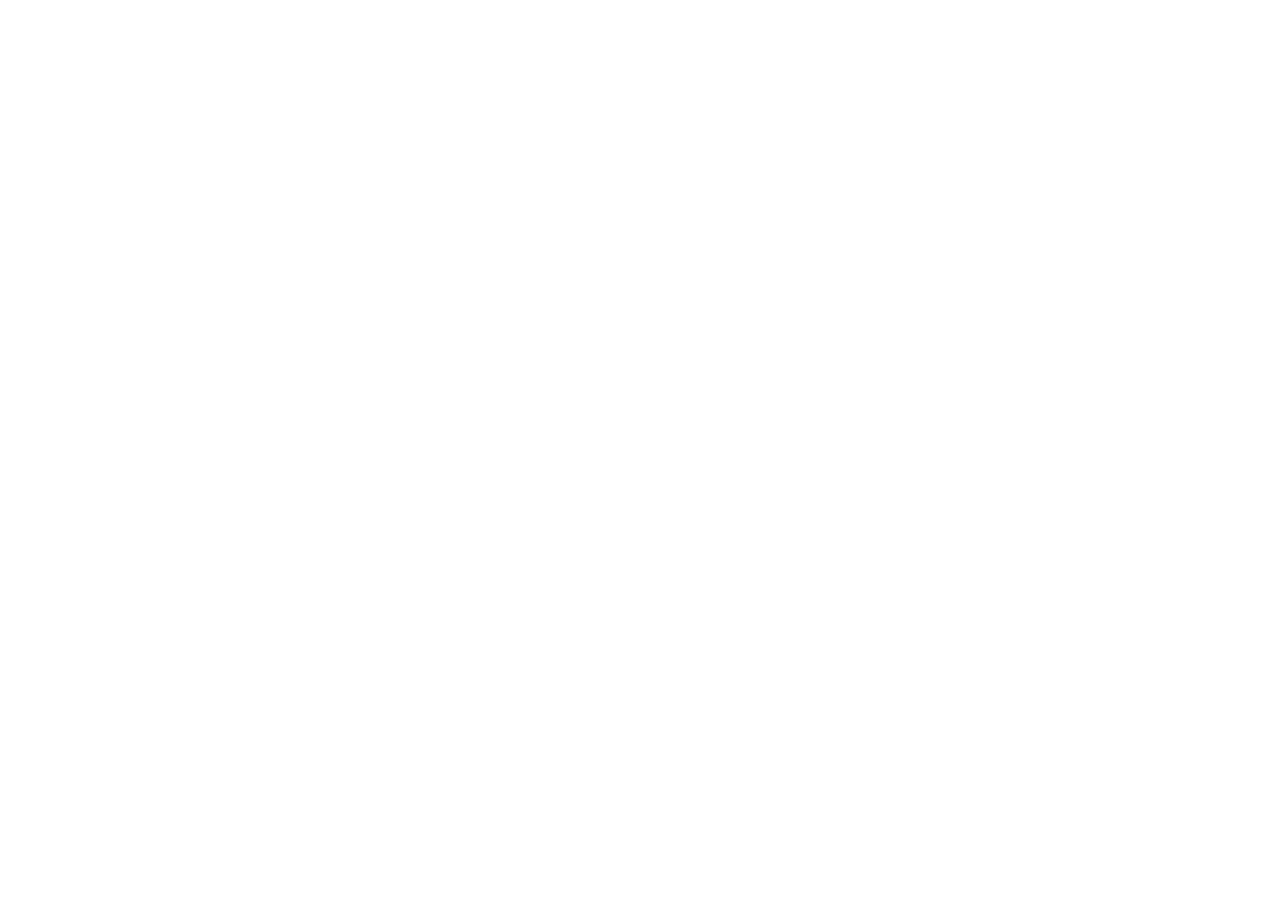
==== app.html @ e1ab1d4a "inserindo os arquivos de imagem, configurando o ajuste de janela do app do jogo" ====
<!DOCTYPE html>
<html lang="en">
<head>
    <meta charset="UTF-8">
    <meta name="viewport" content="width=device-width, initial-scale=1.0">
    <title>Mata Mosquito</title>
    <!--script-->
    <script src="jogo.js"></script>
</head>
<body onresize="ajustaTamPalcoJogo()">
    
</body>
</html>
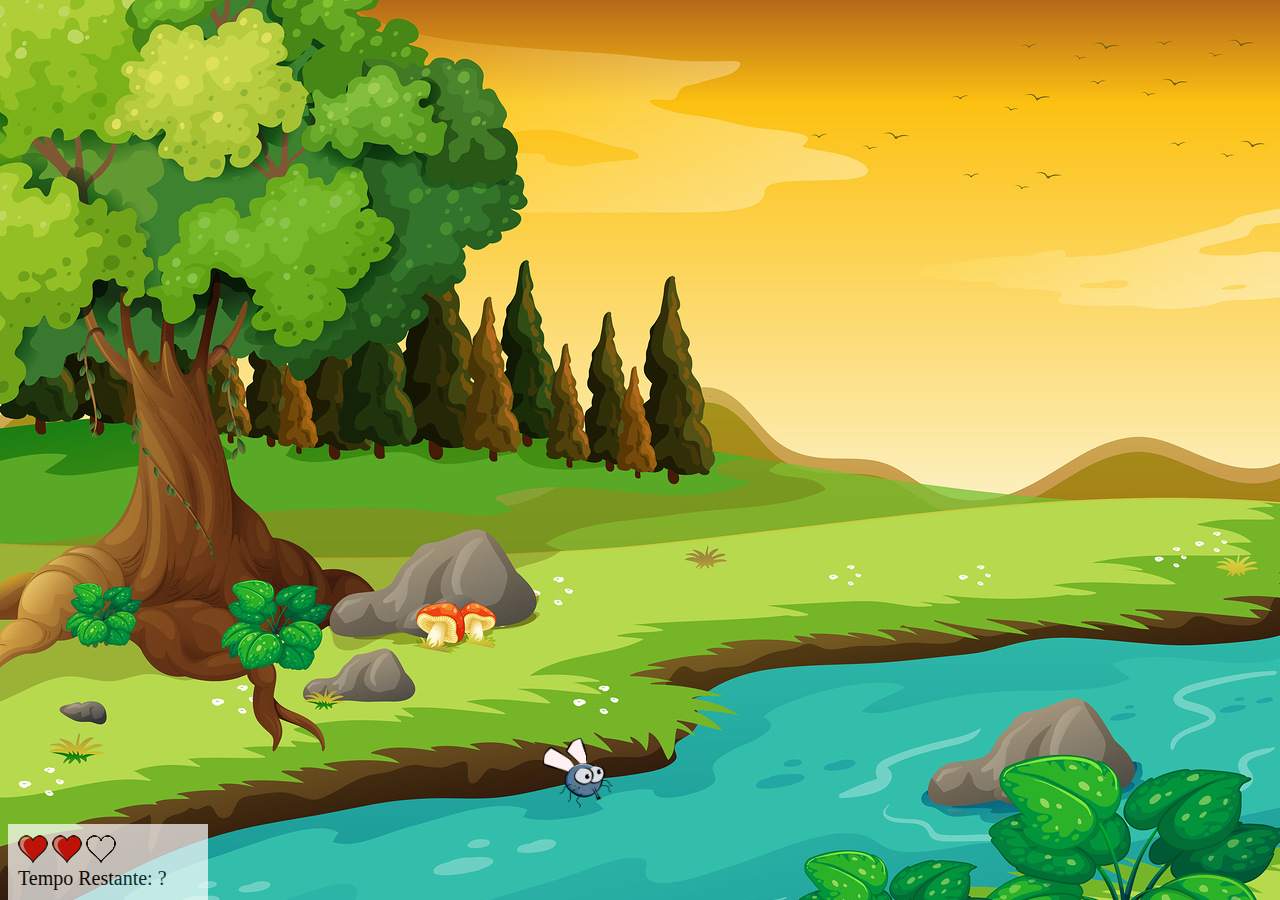
==== commit a6d2ce36: "adicionando cenário, criando e removendo os mosquitos, arquivos de audio" ====
--- a/app.html
+++ b/app.html
@@ -5,9 +5,24 @@
     <meta name="viewport" content="width=device-width, initial-scale=1.0">
     <title>Mata Mosquito</title>
     <!--script-->
+    <link rel="stylesheet" href="estilo.css">
     <script src="jogo.js"></script>
 </head>
 <body onresize="ajustaTamPalcoJogo()">
-    
+
+    <div class="painel">
+        <div class="vidas">
+            <img src="img/coracao_cheio.png" alt="">
+            <img src="img/coracao_cheio.png" alt="">
+            <img src="img/coracao_vazio.png" alt="">
+
+        </div>
+
+
+        <div class="cronometro">Tempo Restante: ?</div>
+    </div>
+
+    <audio id="somMosquito" src="audio/somMosquito.mp3"></audio>
+    <script>posicaoRandomica()</script>
 </body>
 </html>--- a/estilo.css
+++ b/estilo.css
@@ -0,0 +1,48 @@
+body {
+    background-image: url(img/bg.jpg);
+    background-repeat: no-repeat;
+    background-size: 100%;
+}
+
+.mosquito1 {
+    width: 50px;
+    height: 50px;
+}
+
+.mosquito2 {
+    width: 70px;
+    height: 70px;
+}
+
+.mosquito3 {
+    width: 90px;
+    height: 90px;
+
+}
+
+.ladoA {
+    transform: scaleX(1);
+}
+
+.ladoB {
+    transform: scaleX(-1);
+}
+
+.painel {
+    position: absolute;
+    width: 180px;
+    padding: 10px;
+    bottom: 0px;
+    border-top: solid 1px #fff;
+    background-color: #fff;
+    opacity: 0.7;
+}
+
+.vidas {
+     float: left;
+}
+
+.cronometro {
+    float: left;
+    font-size: 20px;
+}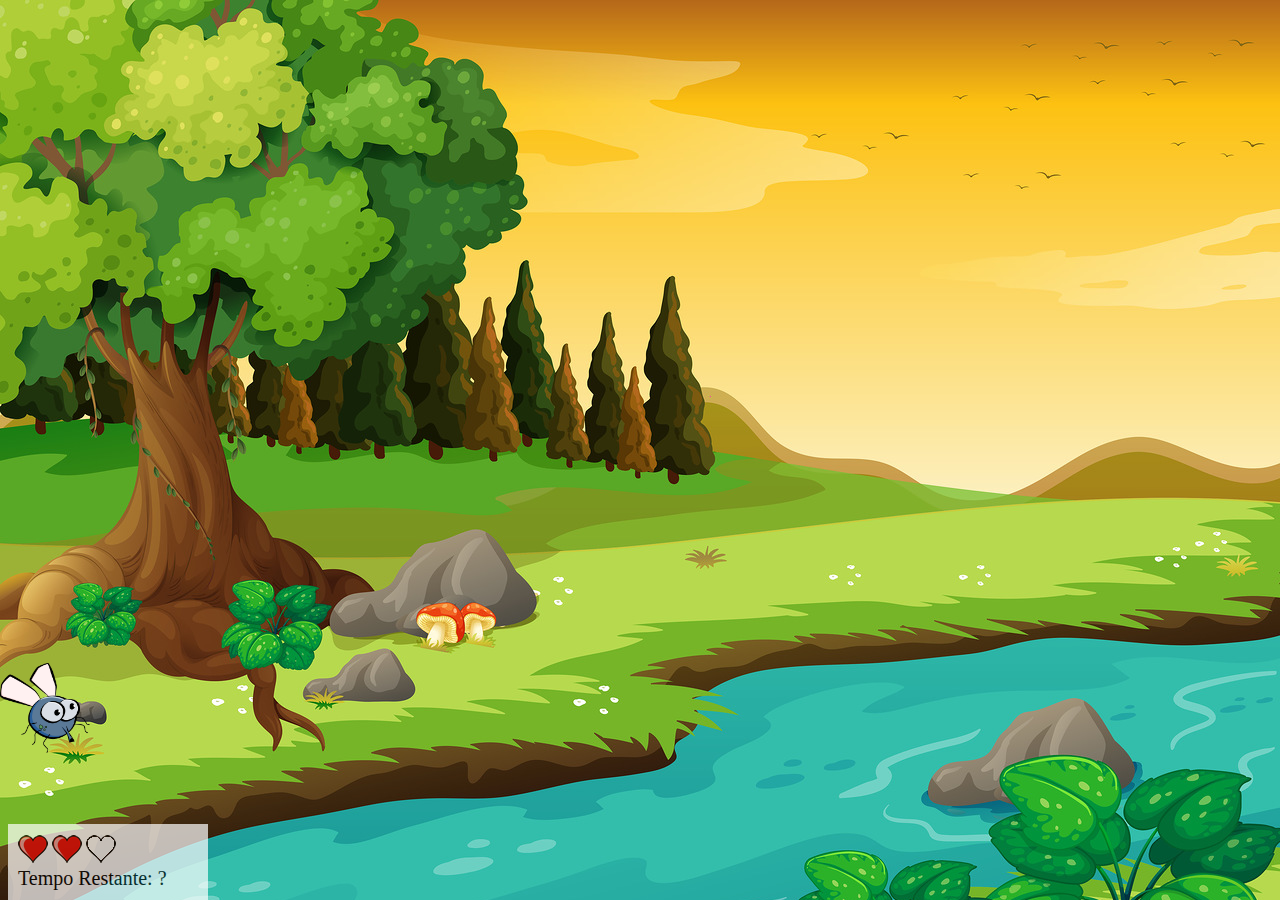
==== commit cc7e3277: "inserindo o arquivo de audio no app.html" ====
--- a/app.html
+++ b/app.html
@@ -23,6 +23,7 @@
     </div>
 
     <audio id="somMosquito" src="audio/somMosquito.mp3"></audio>
+    <audio id="somTapa" src="audio/tapa.mp3"></audio>
     <script>posicaoRandomica()</script>
 </body>
 </html>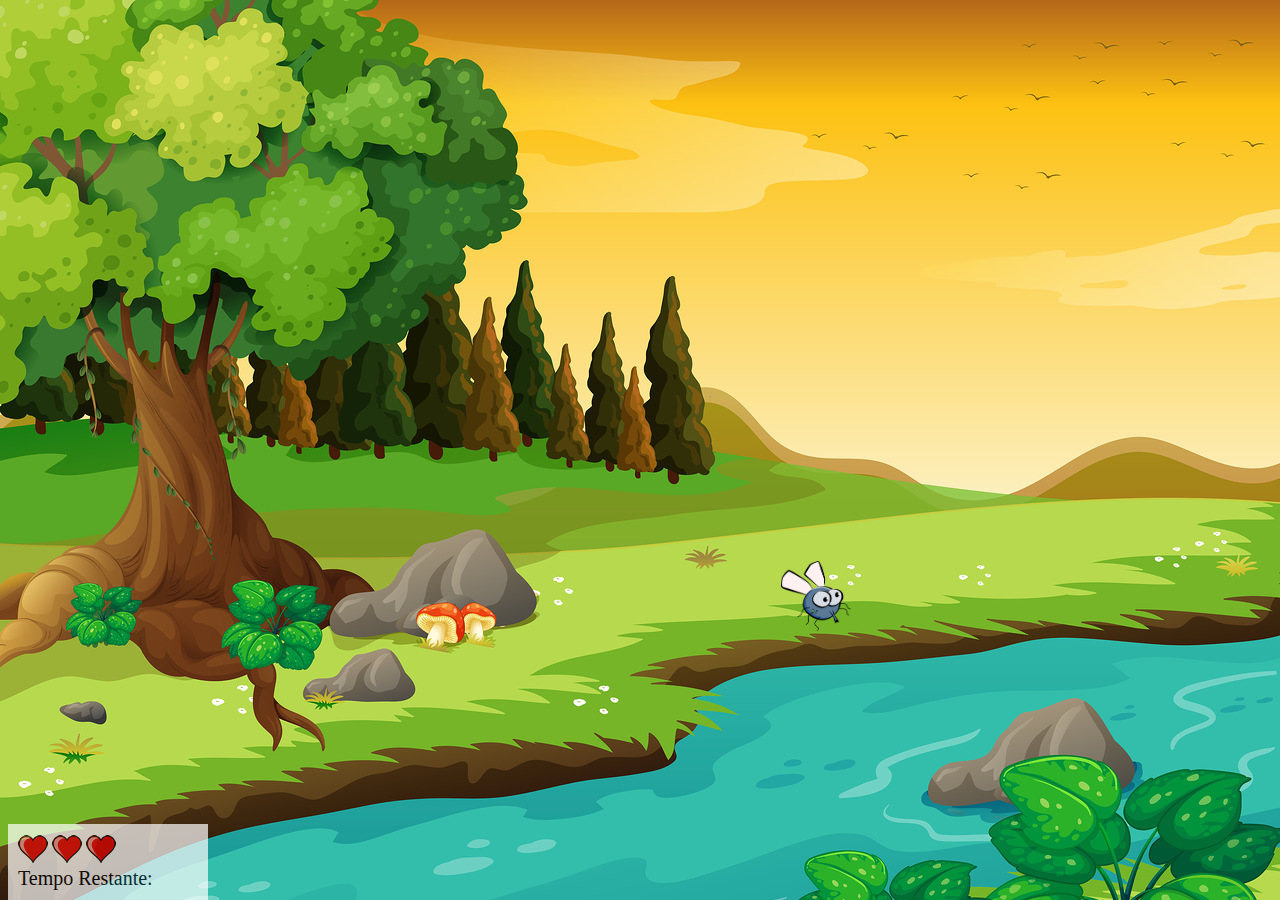
==== commit 366c74b5: "criando as paginas de game over e vitoria" ====
--- a/app.html
+++ b/app.html
@@ -12,14 +12,14 @@
 
     <div class="painel">
         <div class="vidas">
-            <img src="img/coracao_cheio.png" alt="">
-            <img src="img/coracao_cheio.png" alt="">
-            <img src="img/coracao_vazio.png" alt="">
+            <img id="v1" src="img/coracao_cheio.png" alt="">
+            <img id="v2" src="img/coracao_cheio.png" alt="">
+            <img id="v3" src="img/coracao_cheio.png" alt="">
 
         </div>
 
 
-        <div class="cronometro">Tempo Restante: ?</div>
+        <div class="cronometro">Tempo Restante: <span id="cronometro"></span></div>
     </div>
 
     <audio id="somMosquito" src="audio/somMosquito.mp3"></audio>
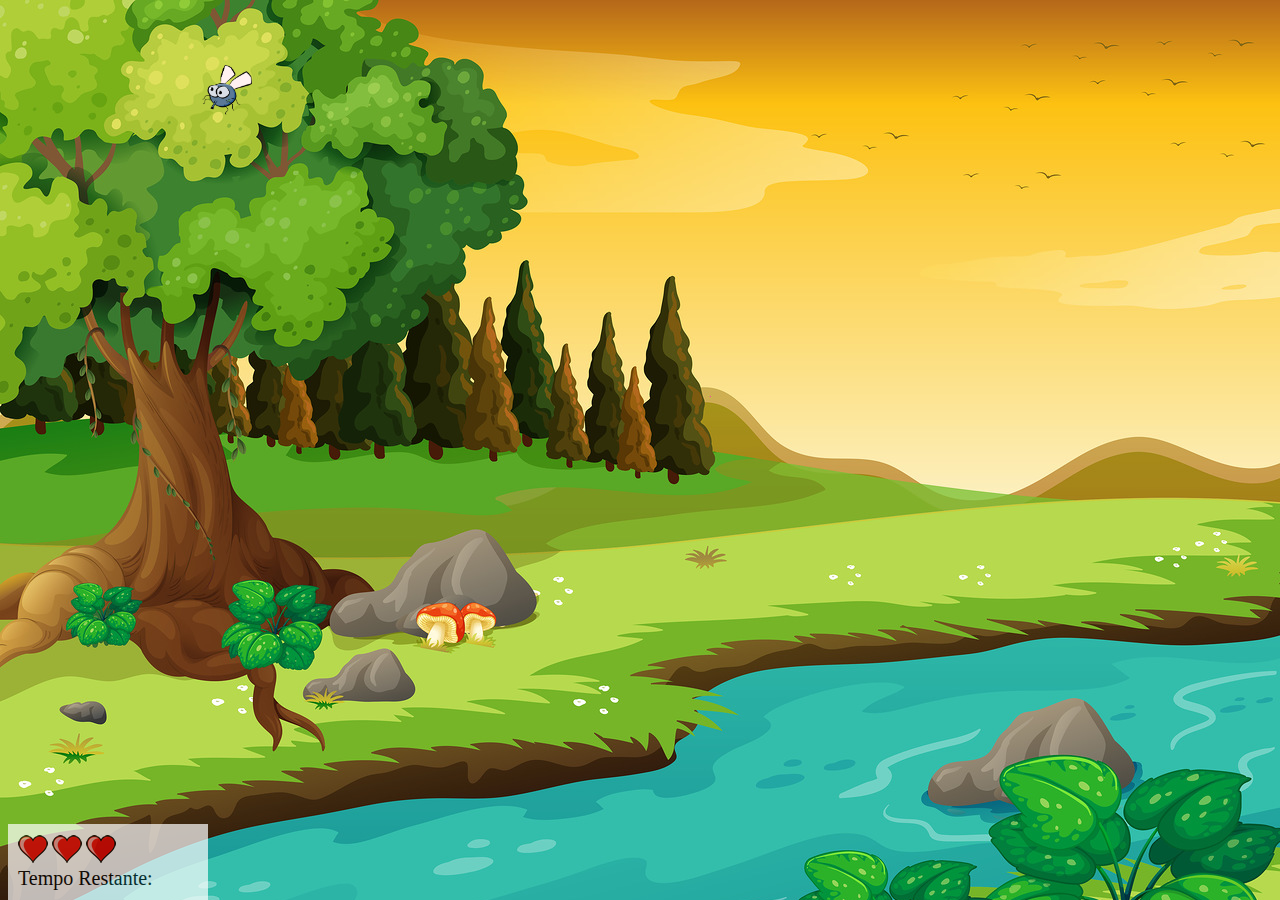
==== commit ebfb36a5: "finalizando game" ====
--- a/app.html
+++ b/app.html
@@ -24,6 +24,10 @@
 
     <audio id="somMosquito" src="audio/somMosquito.mp3"></audio>
     <audio id="somTapa" src="audio/tapa.mp3"></audio>
-    <script>posicaoRandomica()</script>
+
+    <script>
+        posicaoRandomica()
+    </script>
+
 </body>
 </html>--- a/estilo.css
+++ b/estilo.css
@@ -1,3 +1,7 @@
+html {
+    cursor: url(img/mata_mosca.png) 30 30, auto;
+}
+
 body {
     background-image: url(img/bg.jpg);
     background-repeat: no-repeat;
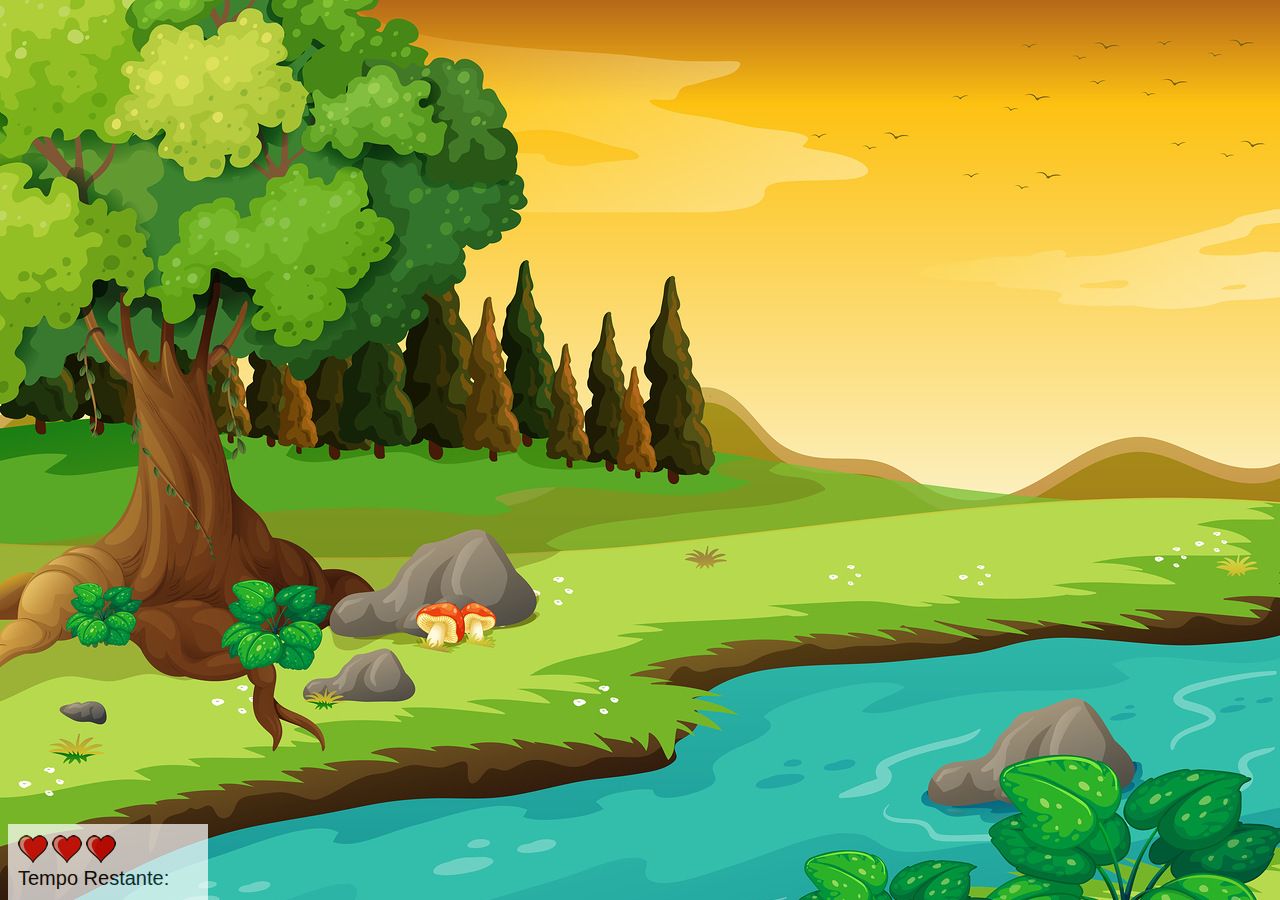
==== commit 0c00cc44: "correção de bugs e otimização de velocidade" ====
--- a/app.html
+++ b/app.html
@@ -1,7 +1,7 @@
 <!DOCTYPE html>
 <html lang="en">
 <head>
-    <meta charset="UTF-8">
+    <meta charset="UTF-8" />
     <meta name="viewport" content="width=device-width, initial-scale=1.0">
     <title>Mata Mosquito</title>
     <!--script-->
--- a/estilo.css
+++ b/estilo.css
@@ -1,3 +1,8 @@
+body {
+    background-image: url(img/bg.jpg);
+    background-repeat: no-repeat;
+}
+
 html {
     cursor: url(img/mata_mosca.png) 30 30, auto;
 }
@@ -47,6 +52,7 @@
 }
 
 .cronometro {
+    font-family: Impact, Haettenschweiler, 'Arial Narrow Bold', sans-serif;
     float: left;
     font-size: 20px;
-}+}
